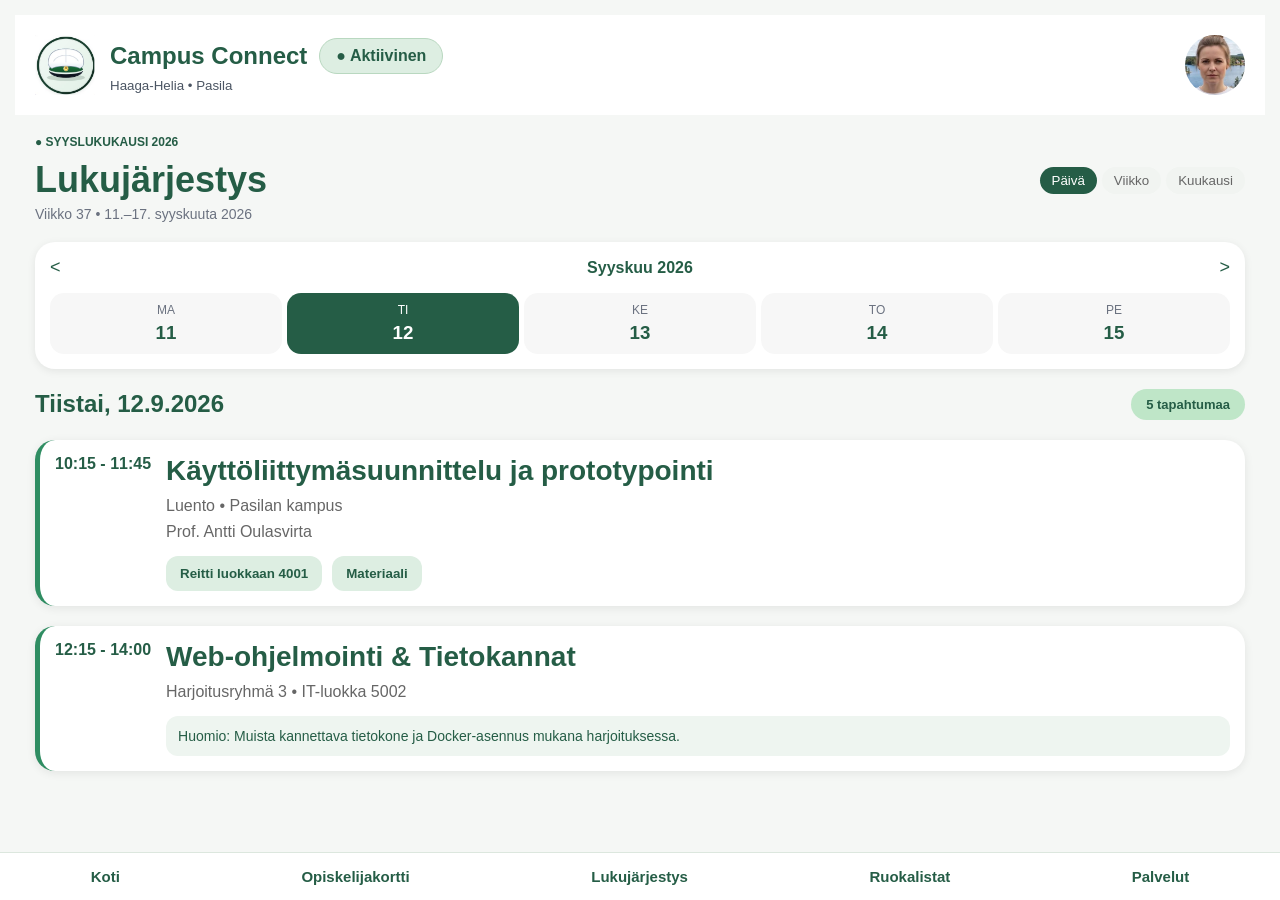
==== lukujarjestys.html @ 4cf8fea9 "Added Campus Connect project" ====
<!DOCTYPE html>
<html lang="fi">

<head>
    <meta charset="UTF-8">
    <meta name="viewport" content="width=device-width, initial-scale=1.0">
    <meta name="author" content="Evgenia">

    <title>Lukujärjestys</title>
    <link rel="stylesheet" href="style.css">
</head>

<body>

    <div class="container">

        <!-- Header -->
        <header class="header">

            <div class="logo">
                <img src="kuvat/logo.jpg" alt="Campus Connect">
            </div>

            <div class="header-info">
                <div class="title-row">
                    <h1>Campus Connect</h1>
                    <span class="active-text">● Aktiivinen</span>
                </div>
                <small>Haaga-Helia • Pasila</small>
            </div>

            <div class="profile">
                <img src="kuvat/opiskelija.jpg">
            </div>

        </header>

        <!-- Lukujärjestys -->
        <section class="schedule-header">

            <p class="semester">● SYYSLUKUKAUSI 2026</p>

            <div class="schedule-title">
                <h2>Lukujärjestys</h2>

                <div class="view-buttons">
                    <button class="active-view">Päivä</button>
                    <button>Viikko</button>
                    <button>Kuukausi</button>
                </div>
            </div>

            <p class="week-info">
                Viikko 37 • 11.–17. syyskuuta 2026
            </p>

        </section>

        <!-- Kalenteri -->
        <section class="calendar">

            <div class="calendar-header">
                <button>&lt;</button>

                <div>
                    <strong>Syyskuu 2026</strong>
                </div>

                <button>&gt;</button>
            </div>

            <div class="week-days">

                <div class="day">
                    <span>MA</span>
                    <h3>11</h3>
                </div>

                <div class="day active-day">
                    <span>TI</span>
                    <h3>12</h3>
                </div>

                <div class="day">
                    <span>KE</span>
                    <h3>13</h3>
                </div>

                <div class="day">
                    <span>TO</span>
                    <h3>14</h3>
                </div>

                <div class="day">
                    <span>PE</span>
                    <h3>15</h3>
                </div>

            </div>

        </section>

        <!-- Päivän otsikko -->
        <section class="day-header">

            <div>
                <h2>Tiistai, 12.9.2026</h2>
            </div>

            <div class="event-count">
                5 tapahtumaa
            </div>

        </section>

        <!-- Kurssi 1 -->
        <section class="lesson-card">

            <div class="lesson-time">
                10:15 - 11:45
            </div>

            <div class="lesson-content">

                <h3>Käyttöliittymäsuunnittelu ja prototypointi</h3>

                <p>
                    Luento • Pasilan kampus
                </p>

                <p>
                    Prof. Antti Oulasvirta
                </p>

                <div class="lesson-buttons">
                    <button>Reitti luokkaan 4001</button>
                    <button>Materiaali</button>
                </div>

            </div>

        </section>

        <!-- Kurssi 2 -->
        <section class="lesson-card">

            <div class="lesson-time">
                12:15 - 14:00
            </div>

            <div class="lesson-content">

                <h3>Web-ohjelmointi &amp; Tietokannat</h3>

                <p>
                    Harjoitusryhmä 3 • IT-luokka 5002
                </p>

                <div class="lesson-note">
                    Huomio: Muista kannettava tietokone ja Docker-asennus mukana harjoituksessa.
                </div>

            </div>

        </section>

    </div>

    <footer>

        <a href="paasivu.html">Koti</a>
        <a href="opiskelijakortti.html">Opiskelijakortti</a>
        <a href="lukujarjestys.html">Lukujärjestys</a>
        <span>Ruokalistat</span>
        <span>Palvelut</span>

    </footer>

</body>

</html>
---- style.css ----
/* Opiskelijakortti */

* {
    margin: 0;
    padding: 0;
    box-sizing: border-box;
}

body {
    font-family: "Inter", 'Trebuchet MS', 'Lucida Sans Unicode', 'Lucida Grande', 'Lucida Sans', Arial, sans-serif, sans-serif;
    background-color: #f5f7f5;
    color: #255d46;
}

.container {
    max-width: 600px;
    margin: auto;
    padding-bottom: 20px;
}

/* Header */

.header {
    background-color: #ffffff;
    display: flex;
    align-items: center;
    justify-content: space-between;
    gap: 15px;
    padding: 20px;
}

.header-info {
    flex: 1;
    display: flex;
    flex-direction: column;
    justify-content: center;
}

.title-row {
    display: flex;
    align-items: center;
    gap: 12px;
}

.title-row h1 {
    margin: 0;
    color: #255d46;
    font-size: 24px;
    font-weight: 700;
}

.active-text {
    background-color: #ddeee2;
    border: 1px solid #b9d8c0;
    color: #255d46;
    padding: 8px 16px;
    border-radius: 25px;
    font-weight: 600;
    white-space: nowrap;
}

.header-info small {
    color: #4b5563;
    margin-top: 4px;
}

.logo {
    width: 60px;
    height: 60px;
}

.logo img {
    width: 100%;
    height: 100%;
    object-fit: contain;
}


/* Varmennettu ID */

.verified {
    display: inline-block;
    margin: 20px;
    padding: 10px 18px;
    border-radius: 25px;
    background-color: #ddeee2;
    border: 1px solid #b9d8c0;
    color: #255d46;
    font-weight: bold;
}

/* Kortti */

.student-card {
    background-color: #ffffff;
    margin: 0 20px;
    padding: 24px;
    border-radius: 24px;
    border: 1px solid #dce7de;
    box-shadow: 0 4px 12px rgba(0, 0, 0, 0.08);
}

.student-card h2 {
    font-size: 22px;
    margin-bottom: 5px;
}

.subtitle {
    color: #255d46;
    margin-bottom: 20px;
    font-weight: 600;
}

/* Opiskelijatiedot */

.student-info {
    display: flex;
    align-items: flex-start;
    gap: 15px;
}

.photo {
    flex-shrink: 0;
}

.photo img {
    width: 100px;
    height: 140px;
    object-fit: cover;
    border-radius: 12px;
}

.details h3 {
    font-size: 26px;
    margin-bottom: 6px;
}

.degree {
    color: #255d46;
    font-weight: 700;
    margin-bottom: 8px;
}

/* Status- ja voimassaoloruutu */

.info-row {
    display: flex;
    gap: 10px;
}

.info-box {
    flex: 1;
    background-color: #eef5f0;
    border: 1px solid #b9d8c0;
    border-radius: 18px;
    padding: 15px;
}

.info-box h4 {
    margin-bottom: 8px;
    font-size: 14px;
    color: #255d46;

}

.info-box p {
    font-size: 20px;
    font-weight: 700;
}


/* Opiskelijaedut */

.benefits {
    margin: 25px 20px;
}

.benefits-header {
    display: flex;
    justify-content: space-between;
    align-items: center;
    margin-bottom: 15px;
}

.benefits-header h2 {
    font-size: 32px;
}

.new-badge {
    background-color: #ddeee2;
    color: #255d46;
    border: 1px solid #b9d8c0;
    padding: 8px 15px;
    border-radius: 20px;
    font-weight: 600;
}

/* Etukortti */

.benefit-card {
    background-color: #ffffff;
    border-radius: 24px;
    padding: 20px;
    display: flex;
    align-items: center;
    gap: 15px;
    border: 1px solid #dce7de;
    box-shadow: 0 4px 12px rgba(0, 0, 0, 0.06);
}

.benefit-icon {
    width: 70px;
    height: 70px;
    border-radius: 18px;
    background-color: #eef5f0;
    display: flex;
    justify-content: center;
    align-items: center;
    font-size: 30px;
    color: #255d46;
}

.benefit-text {
    flex: 1;
}

.benefit-text h3 {
    font-size: 24px;
    margin-bottom: 6px;
}

.benefit-text p {
    color: #6b7280;
    line-height: 1.4;
}

.arrow {
    font-size: 30px;
    color: #255d46;
    font-weight: bold;
}

footer {
    position: fixed;
    bottom: 0;
    left: 0;

    width: 100%;
    background-color: white;

    border-top: 1px solid #dce7de;

    display: flex;
    justify-content: space-around;
    align-items: center;

    padding: 15px 0;
}

footer a,
footer span {
    color: #255d46;
    text-decoration: none;
    font-size: 15px;
    font-weight: 600;
}

footer a:visited {
    color: #255d46;
}

footer a:hover {
    color: #255d46;
}

footer a:active {
    color: #255d46;
}

/* Paasivu */

.campus {
    margin-top: 15px;
    color: #666;
}

.student-banner {
    margin-top: 20px;
    background: #2d6b52;
    color: white;
    border-radius: 18px;
    padding: 20px;
    display: flex;
    justify-content: space-between;
    align-items: center;
}

.student-banner button {
    background: white;
    border: none;
    padding: 10px 15px;
    border-radius: 10px;
}

.show-button {
    background: white;
    color: #255d46;
    text-decoration: none;
    padding: 10px 15px;
    border-radius: 10px;
    font-weight: 600;
    display: inline-block;
}

.profile {
    width: 60px;
    height: 60px;
    flex-shrink: 0;
}

.profile img {
    width: 100%;
    height: 100%;
    border-radius: 50%;
    object-fit: cover;
    display: block;
}

.search-box {
    margin-top: 20px;
}

.search-box input {
    width: 100%;
    padding: 15px;
    border: none;
    border-radius: 15px;
}

.tasks {
    background: #ebefec;
    margin-top: 20px;
    padding: 20px;
    border-radius: 18px;
}

.tasks-header {
    display: flex;
    justify-content: space-between;
    margin-bottom: 15px;
}

.task {
    background: white;
    margin-bottom: 10px;
    padding: 12px;
    border-radius: 12px;
}

.shortcuts {
    display: grid;
    grid-template-columns: repeat(4, 1fr);
    gap: 10px;
}

.shortcut {
    background: white;
    border-radius: 18px;
    text-align: center;
    padding: 20px 10px;
}

.restaurant {
    margin-top: 20px;
    background: #ebefec;
    border-radius: 18px;
    padding: 20px;
    display: flex;
    justify-content: space-between;
    align-items: center;
}

.header-info {
    flex: 1;
    display: flex;
    flex-direction: column;
    justify-content: center;
}

.title-row {
    display: flex;
    align-items: center;
    gap: 12px;
}

.title-row h1 {
    margin: 0;
    color: #255d46;
    font-size: 24px;
    font-weight: 700;
    white-space: nowrap;
}

.active-text {
    background-color: #ddeee2;
    border: 1px solid #b9d8c0;
    color: #255d46;
    padding: 8px 16px;
    border-radius: 25px;
    font-weight: 600;
    white-space: nowrap;
}

.header-info small {
    color: #4b5563;
    margin-top: 4px;
}

/* LUKUJÄRJESTYS */

.schedule-header {
    margin-top: 20px;
    padding: 0 20px;
}

.semester {
    color: #255d46;
    font-size: 12px;
    font-weight: 700;
    margin-bottom: 10px;
}

.schedule-title {
    display: flex;
    justify-content: space-between;
    align-items: center;
}

.schedule-title h2 {
    font-size: 36px;
    color: #255d46;
}

.week-info {
    margin-top: 5px;
    color: #6b7280;
    font-size: 14px;
}

.view-buttons {
    display: flex;
    gap: 5px;
}

.view-buttons button {
    border: none;
    background-color: #f1f4f1;
    color: #666;
    padding: 6px 12px;
    border-radius: 15px;
    cursor: pointer;
}

.active-view {
    background-color: #255d46 !important;
    color: white !important;
}

/* Kalenteri */

.calendar {
    background-color: #ffffff;
    border-radius: 20px;
    padding: 15px;
    margin: 20px;
    box-shadow: 0 2px 8px rgba(0, 0, 0, 0.08);
}

.calendar-header {
    display: flex;
    justify-content: space-between;
    align-items: center;
    margin-bottom: 15px;
}

.calendar-header button {
    border: none;
    background: none;
    font-size: 18px;
    color: #255d46;
    cursor: pointer;
}

.week-days {
    display: flex;
    gap: 5px;
}

.day {
    flex: 1;
    background-color: #f7f7f7;
    border-radius: 14px;
    text-align: center;
    padding: 10px 5px;
}

.day span {
    display: block;
    font-size: 12px;
    color: #6b7280;
    margin-bottom: 5px;
}

.day h3 {
    color: #255d46;
}

.active-day {
    background-color: #255d46;
}

.active-day span,
.active-day h3 {
    color: white;
}

/* Päivän tiedot */

.day-header {
    display: flex;
    justify-content: space-between;
    align-items: center;
    margin: 20px;
}

.day-header h2 {
    color: #255d46;
    line-height: 1.2;
}

.event-count {
    background-color: #bfe6c8;
    color: #255d46;
    padding: 8px 15px;
    border-radius: 20px;
    font-size: 13px;
    font-weight: 600;
}

/* Kurssikortit */

.lesson-card {
    background-color: white;
    border-radius: 20px;
    margin: 20px;
    padding: 15px;
    display: flex;
    gap: 15px;
    border-left: 5px solid #2f8d62;
    box-shadow: 0 2px 10px rgba(0, 0, 0, 0.08);
}

.lesson-time {
    min-width: 80px;
    font-weight: 700;
    color: #255d46;
}

.lesson-content {
    flex: 1;
}

.lesson-content h3 {
    color: #255d46;
    font-size: 28px;
    margin-bottom: 10px;
}

.lesson-content p {
    color: #666;
    margin-bottom: 8px;
}

.lesson-buttons {
    display: flex;
    gap: 10px;
    margin-top: 15px;
}

.lesson-buttons button {
    border: none;
    background-color: #ddeee2;
    color: #255d46;
    padding: 10px 14px;
    border-radius: 12px;
    font-weight: 600;
    cursor: pointer;
}

/* Huomio-laatikko */

.lesson-note {
    margin-top: 15px;
    background-color: #eef5f0;
    padding: 12px;
    border-radius: 12px;
    color: #255d46;
    font-size: 14px;
}

/* Responsiivisuus */

@media (max-width: 768px) {
    .container {
        width: 100%;
        padding: 10px;
    }

    .shortcuts {
        grid-template-columns: repeat(2, 1fr);
    }

    .info-row {
        flex-direction: column;
    }

    .student-info {
        flex-direction: column;
        align-items: center;
        text-align: center;
    }

    .lesson-card {
        flex-direction: column;
    }

    .lesson-buttons {
        flex-direction: column;
    }
}

@media (orientation: landscape) {
    .container {
        max-width: 100%;
        padding: 15px;
    }

    .shortcuts {
        grid-template-columns: repeat(4, 1fr);
    }

    .student-info {
        flex-direction: row;
        align-items: flex-start;
        text-align: left;
    }

    .info-row {
        flex-direction: row;
    }
}
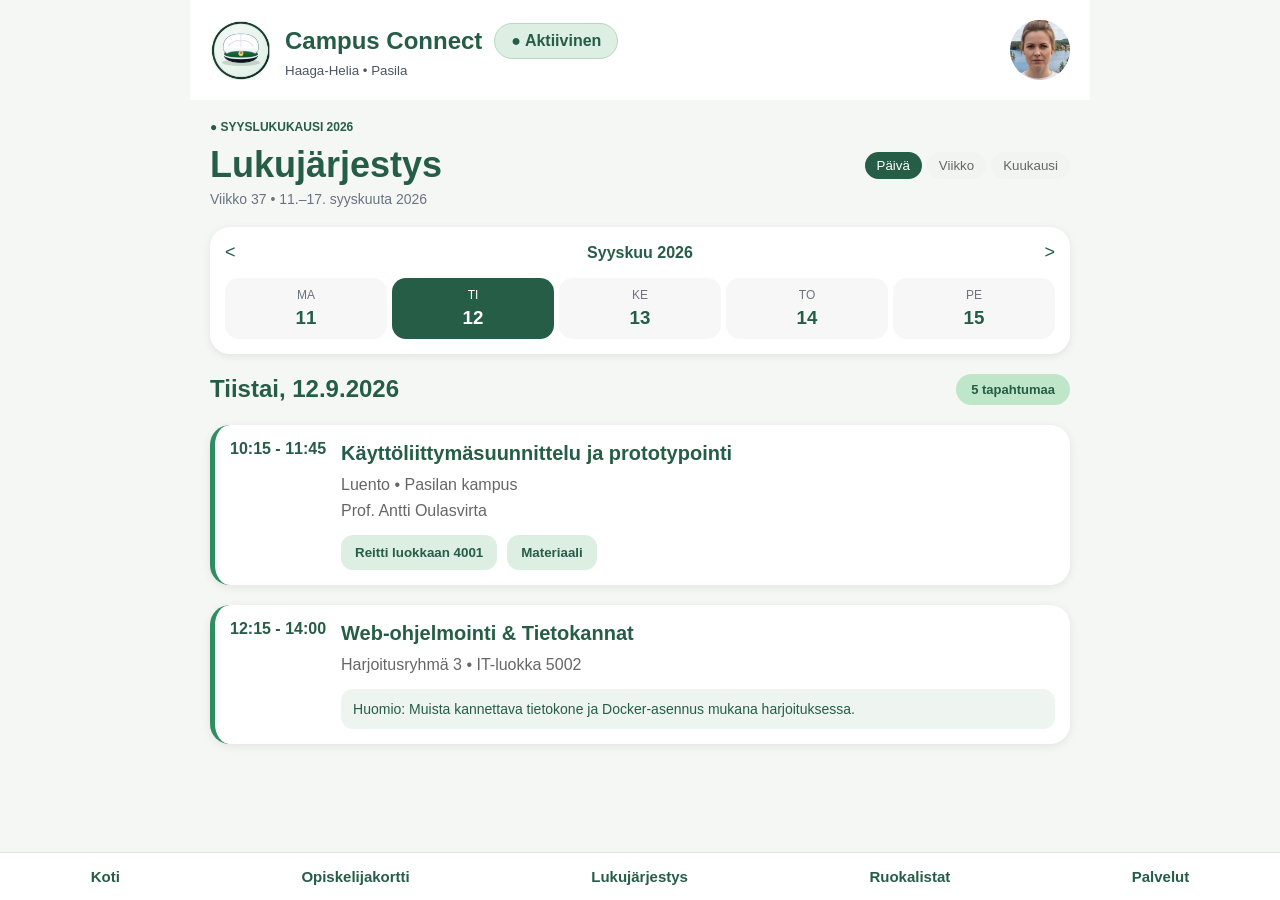
==== commit e29a1437: "viimeiset korjaukset" ====
--- a/lukujarjestys.html
+++ b/lukujarjestys.html
@@ -30,7 +30,7 @@
             </div>
 
             <div class="profile">
-                <img src="kuvat/opiskelija.jpg">
+                <img src="kuvat/opiskelija.jpg" alt="Opiskelijan profiilikuva">
             </div>
 
         </header>
@@ -168,7 +168,7 @@
 
     <footer>
 
-        <a href="paasivu.html">Koti</a>
+        <a href="index.html">Koti</a>
         <a href="opiskelijakortti.html">Opiskelijakortti</a>
         <a href="lukujarjestys.html">Lukujärjestys</a>
         <span>Ruokalistat</span>
--- a/style.css
+++ b/style.css
@@ -13,7 +13,7 @@
 }
 
 .container {
-    max-width: 600px;
+    max-width: 500px;
     margin: auto;
     padding-bottom: 20px;
 }
@@ -561,7 +561,7 @@
 }
 
 .lesson-time {
-    min-width: 80px;
+    min-width: 65px;
     font-weight: 700;
     color: #255d46;
 }
@@ -572,9 +572,12 @@
 
 .lesson-content h3 {
     color: #255d46;
-    font-size: 28px;
+    font-size: 20px;
     margin-bottom: 10px;
-}
+    line-height: 1.3;
+    word-break: break-word;
+}
+
 
 .lesson-content p {
     color: #666;
@@ -609,53 +612,207 @@
 }
 
 /* Responsiivisuus */
-
-@media (max-width: 768px) {
+@media screen and (max-width: 768px) {
+
+    body {
+        overflow-x: hidden;
+    }
+
     .container {
         width: 100%;
+        max-width: 100%;
         padding: 10px;
+    }
+
+    /* Header */
+
+    .header {
+        display: flex;
+        flex-direction: row;
+        align-items: center;
+        justify-content: space-between;
+        padding: 15px;
+    }
+
+    .title-row {
+        display: flex;
+        flex-direction: row;
+        align-items: center;
+        gap: 8px;
+        flex-wrap: wrap;
+    }
+
+    .title-row h1 {
+        font-size: 20px;
+        white-space: nowrap;
+    }
+
+    .logo {
+        width: 50px;
+        height: 50px;
+    }
+
+    /* Opiskelijakortti */
+
+    .student-card {
+        margin: 0;
+        padding: 18px;
+    }
+
+    .student-info {
+        flex-direction: column;
+        align-items: center;
+        text-align: center;
+    }
+
+    .photo img {
+        width: 120px;
+        height: 160px;
+    }
+
+    .details h3 {
+        font-size: 22px;
+    }
+
+    .info-row {
+        flex-direction: column;
+    }
+
+    /* Opiskelijaedut */
+
+    .benefits {
+        margin: 20px 0;
+    }
+
+    .benefits-header {
+        flex-direction: column;
+        align-items: flex-start;
+        gap: 10px;
+    }
+
+    .benefits-header h2 {
+        font-size: 28px;
+    }
+
+    .benefit-card {
+        flex-direction: column;
+        text-align: center;
+    }
+
+    /* Pääsivu */
+
+    .student-banner {
+        flex-direction: column;
+        align-items: flex-start;
+        gap: 15px;
+    }
+
+    .show-button {
+        width: 100%;
+        text-align: center;
+    }
+
+    .tasks-header {
+        flex-direction: column;
+        gap: 10px;
     }
 
     .shortcuts {
         grid-template-columns: repeat(2, 1fr);
     }
 
-    .info-row {
-        flex-direction: column;
-    }
-
-    .student-info {
-        flex-direction: column;
-        align-items: center;
-        text-align: center;
+    .restaurant {
+        flex-direction: column;
+        align-items: flex-start;
+        gap: 10px;
+    }
+
+    /* Lukujärjestys */
+
+    .schedule-title {
+        flex-direction: column;
+        align-items: flex-start;
+        gap: 10px;
+    }
+
+    .schedule-title h2 {
+        font-size: 28px;
+    }
+
+    .view-buttons {
+        width: 100%;
+    }
+
+    .view-buttons button {
+        flex: 1;
+    }
+
+    .calendar {
+        margin: 10px 0;
+        padding: 12px;
+    }
+
+    .week-days {
+        display: grid;
+        grid-template-columns: repeat(5, 1fr);
+        gap: 4px;
+    }
+
+    .day {
+        min-width: 0;
+    }
+
+    .day-header {
+        flex-direction: column;
+        align-items: flex-start;
+        gap: 10px;
+        margin: 10px 0;
     }
 
     .lesson-card {
         flex-direction: column;
+        margin: 10px 0;
+    }
+
+    .lesson-content h3 {
+        font-size: 18px;
+        word-break: break-word;
     }
 
     .lesson-buttons {
         flex-direction: column;
     }
-}
-
-@media (orientation: landscape) {
+
+    .lesson-buttons button {
+        width: 100%;
+    }
+
+    /* Footer */
+
+    footer a,
+    footer span {
+        font-size: 12px;
+    }
+}
+
+/* Tabletit */
+
+@media screen and (min-width: 769px) and (max-width: 1024px) {
+
     .container {
-        max-width: 100%;
-        padding: 15px;
+        max-width: 700px;
     }
 
     .shortcuts {
         grid-template-columns: repeat(4, 1fr);
     }
-
-    .student-info {
-        flex-direction: row;
-        align-items: flex-start;
-        text-align: left;
-    }
-
-    .info-row {
-        flex-direction: row;
+}
+
+/* Tietokoneet */
+
+@media screen and (min-width: 1025px) {
+
+    .container {
+        max-width: 900px;
     }
 }
